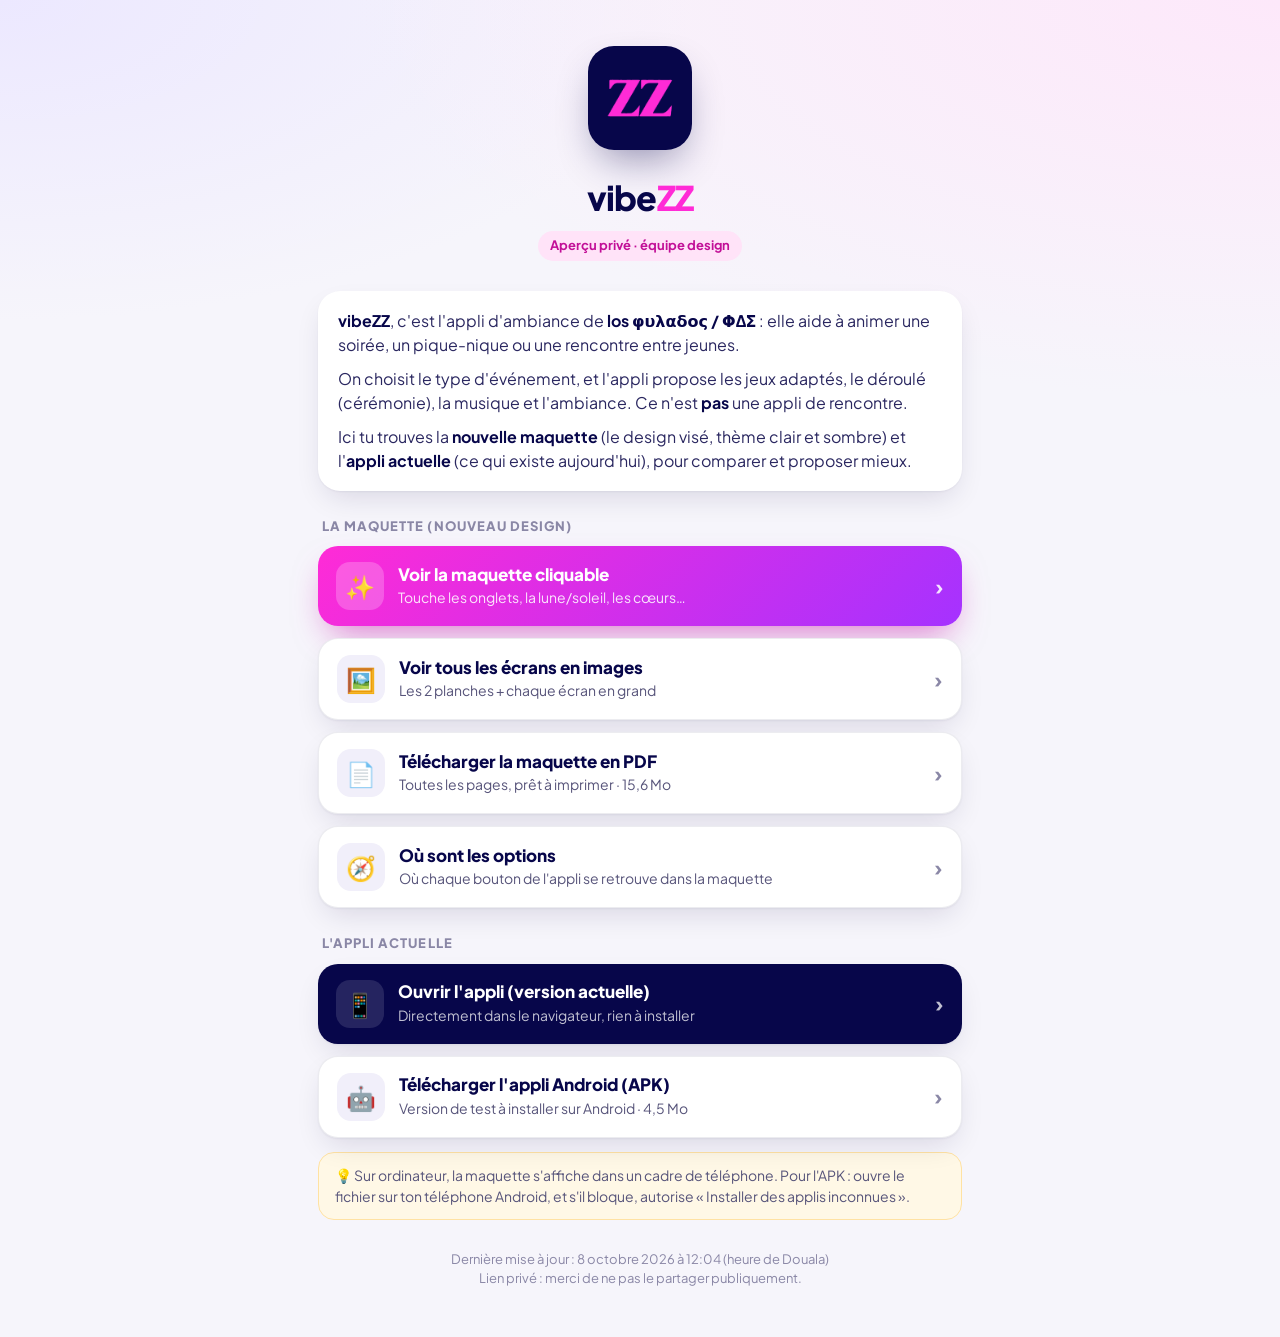
==== index.html @ 25da3853 "App au design de la maquette" ====
<!doctype html>
<html lang="fr"><head><meta charset="utf-8">
<meta name="viewport" content="width=device-width, initial-scale=1, viewport-fit=cover">
<meta name="robots" content="noindex,nofollow,noarchive">
<meta name="theme-color" content="#ffffff">
<link rel="icon" type="image/png" href="icone-zz.png">
<link rel="apple-touch-icon" href="icone-zz.png">
<title>vibeZZ · aperçu privé</title>
<style>
@font-face { font-family: "Jakarta"; src: url(fonts/jakarta.ttf) format("truetype"); font-weight: 200 800; }
* { box-sizing: border-box; margin: 0; padding: 0; }
:root { --navy:#07064a; --mag:#ff2bd6; --mag-d:#c20f97; --bg:#f6f5fb; --card:#fff; --t2:#57547a; --t3:#8a87a6; --line:rgba(18,15,61,.08);
  --shadow: 0 1px 2px rgba(18,15,61,.05), 0 12px 30px -8px rgba(18,15,61,.14); }
html { -webkit-text-size-adjust: 100%; }
body { font-family: "Jakarta", system-ui, -apple-system, Segoe UI, Roboto, sans-serif; color: var(--navy); line-height: 1.5;
  background: radial-gradient(120% 50% at 100% 0%, #fde8fa 0%, rgba(253,232,250,0) 60%), radial-gradient(90% 40% at 0% 0%, #ece8ff 0%, rgba(236,232,255,0) 60%), var(--bg);
  min-height: 100vh; -webkit-font-smoothing: antialiased; }
.wrap { max-width: 680px; margin: 0 auto; padding: 28px 18px 48px; }
a { color: var(--mag-d); }
.top { display:flex; align-items:center; gap:12px; margin-bottom: 18px; }
.top a.back { text-decoration:none; font-weight:700; background:#fff; border-radius:999px; padding:8px 14px; box-shadow:var(--shadow); color:var(--navy); font-size:15px; }
.foot { text-align:center; color: var(--t3); font-size: 13px; margin-top: 30px; }

.hero { text-align:center; padding: 18px 6px 8px; }
.hero img { width: 104px; height: 104px; border-radius: 26px; box-shadow: 0 18px 40px -12px rgba(7,6,74,.45); }
.hero h1 { font-size: 34px; font-weight: 800; letter-spacing: -.02em; margin-top: 16px; }
.hero h1 span { color: var(--mag); }
.hero .tag { display:inline-block; margin-top: 8px; font-size: 13px; font-weight: 700; color: var(--mag-d); background: #ffe3f8; padding: 5px 12px; border-radius: 999px; }
.intro { background: var(--card); border-radius: 22px; padding: 18px 20px; box-shadow: var(--shadow); margin: 22px 0; font-size: 16px; color: #2a2760; }
.intro p + p { margin-top: 10px; }
.intro b { color: var(--navy); }
.btns { display: grid; gap: 12px; }
.btn { display:flex; align-items:center; gap: 14px; text-decoration:none; color: var(--navy); background: var(--card); border-radius: 20px; padding: 16px 18px;
  box-shadow: var(--shadow); transition: transform .15s ease, box-shadow .15s ease; border: 1px solid var(--line); }
.btn:hover { transform: translateY(-2px); box-shadow: 0 2px 4px rgba(18,15,61,.06), 0 20px 40px -12px rgba(48,20,110,.28); }
.btn:active { transform: scale(.98); }
.btn .ic { flex: 0 0 48px; height: 48px; border-radius: 14px; display:grid; place-items:center; font-size: 24px; background: #f1effa; }
.btn .tx { flex: 1; min-width: 0; }
.btn .tt { display:block; font-weight: 800; font-size: 17px; line-height: 1.25; }
.btn .st { display:block; font-size: 14px; color: var(--t2); margin-top: 2px; }
.btn .ar { color: var(--t3); font-size: 22px; font-weight: 700; }
.btn.main { background: linear-gradient(135deg, #ff2bd6 0%, #a532ff 100%); color: #fff; border: 0; box-shadow: 0 16px 34px -12px rgba(200,20,170,.6); }
.btn.main .ic { background: rgba(255,255,255,.22); }
.btn.main .st, .btn.main .ar { color: rgba(255,255,255,.88); }
.btn.dark { background: var(--navy); color: #fff; border: 0; }
.btn.dark .ic { background: rgba(255,255,255,.12); }
.btn.dark .st, .btn.dark .ar { color: rgba(255,255,255,.75); }
.sec { font-size: 13px; font-weight: 800; letter-spacing: .08em; text-transform: uppercase; color: var(--t3); margin: 26px 4px 10px; }
.note { font-size: 14px; color: var(--t2); background: #fff8e6; border-radius: 16px; padding: 12px 16px; margin-top: 14px; border: 1px solid #ffe2a3; }

</style></head><body><div class="wrap">

<div class="hero"><img src="icone-zz.png" alt="Icône vibeZZ"><h1>vibe<span>ZZ</span></h1>
<span class="tag">Aperçu privé · équipe design</span></div>
<div class="intro">
<p><b>vibeZZ</b>, c'est l'appli d'ambiance de <b>los φυλαδος / ΦΔΣ</b> : elle aide à animer une soirée, un pique-nique ou une rencontre entre jeunes.</p>
<p>On choisit le type d'événement, et l'appli propose les jeux adaptés, le déroulé (cérémonie), la musique et l'ambiance. Ce n'est <b>pas</b> une appli de rencontre.</p>
<p>Ici tu trouves la <b>nouvelle maquette</b> (le design visé, thème clair et sombre) et l'<b>appli actuelle</b> (ce qui existe aujourd'hui), pour comparer et proposer mieux.</p>
</div>
<div class="sec">La maquette (nouveau design)</div>
<div class="btns">
<a class="btn main" href="maquette/"><span class="ic">✨</span><span class="tx"><span class="tt">Voir la maquette cliquable</span><span class="st">Touche les onglets, la lune/soleil, les cœurs…</span></span><span class="ar">›</span></a>

<a class="btn " href="ecrans.html"><span class="ic">🖼️</span><span class="tx"><span class="tt">Voir tous les écrans en images</span><span class="st">Les 2 planches + chaque écran en grand</span></span><span class="ar">›</span></a>

<a class="btn " href="fichiers/vibeZZ-maquette.pdf" download><span class="ic">📄</span><span class="tx"><span class="tt">Télécharger la maquette en PDF</span><span class="st">Toutes les pages, prêt à imprimer · 15,6 Mo</span></span><span class="ar">›</span></a>

<a class="btn " href="options.html"><span class="ic">🧭</span><span class="tx"><span class="tt">Où sont les options</span><span class="st">Où chaque bouton de l'appli se retrouve dans la maquette</span></span><span class="ar">›</span></a>

</div>
<div class="sec">L'appli actuelle</div>
<div class="btns">
<a class="btn dark" href="app/"><span class="ic">📱</span><span class="tx"><span class="tt">Ouvrir l'appli (version actuelle)</span><span class="st">Directement dans le navigateur, rien à installer</span></span><span class="ar">›</span></a>

<a class="btn " href="fichiers/vibeZZ-test.apk" download><span class="ic">🤖</span><span class="tx"><span class="tt">Télécharger l'appli Android (APK)</span><span class="st">Version de test à installer sur Android · 4,5 Mo</span></span><span class="ar">›</span></a>

</div>
<p class="note">💡 Sur ordinateur, la maquette s'affiche dans un cadre de téléphone. Pour l'APK : ouvre le fichier sur ton téléphone Android, et s'il bloque, autorise « Installer des applis inconnues ».</p>
<p class="foot">Dernière mise à jour : 8 octobre 2026 à 12:04 (heure de Douala)<br>Lien privé : merci de ne pas le partager publiquement.</p></div></body></html>
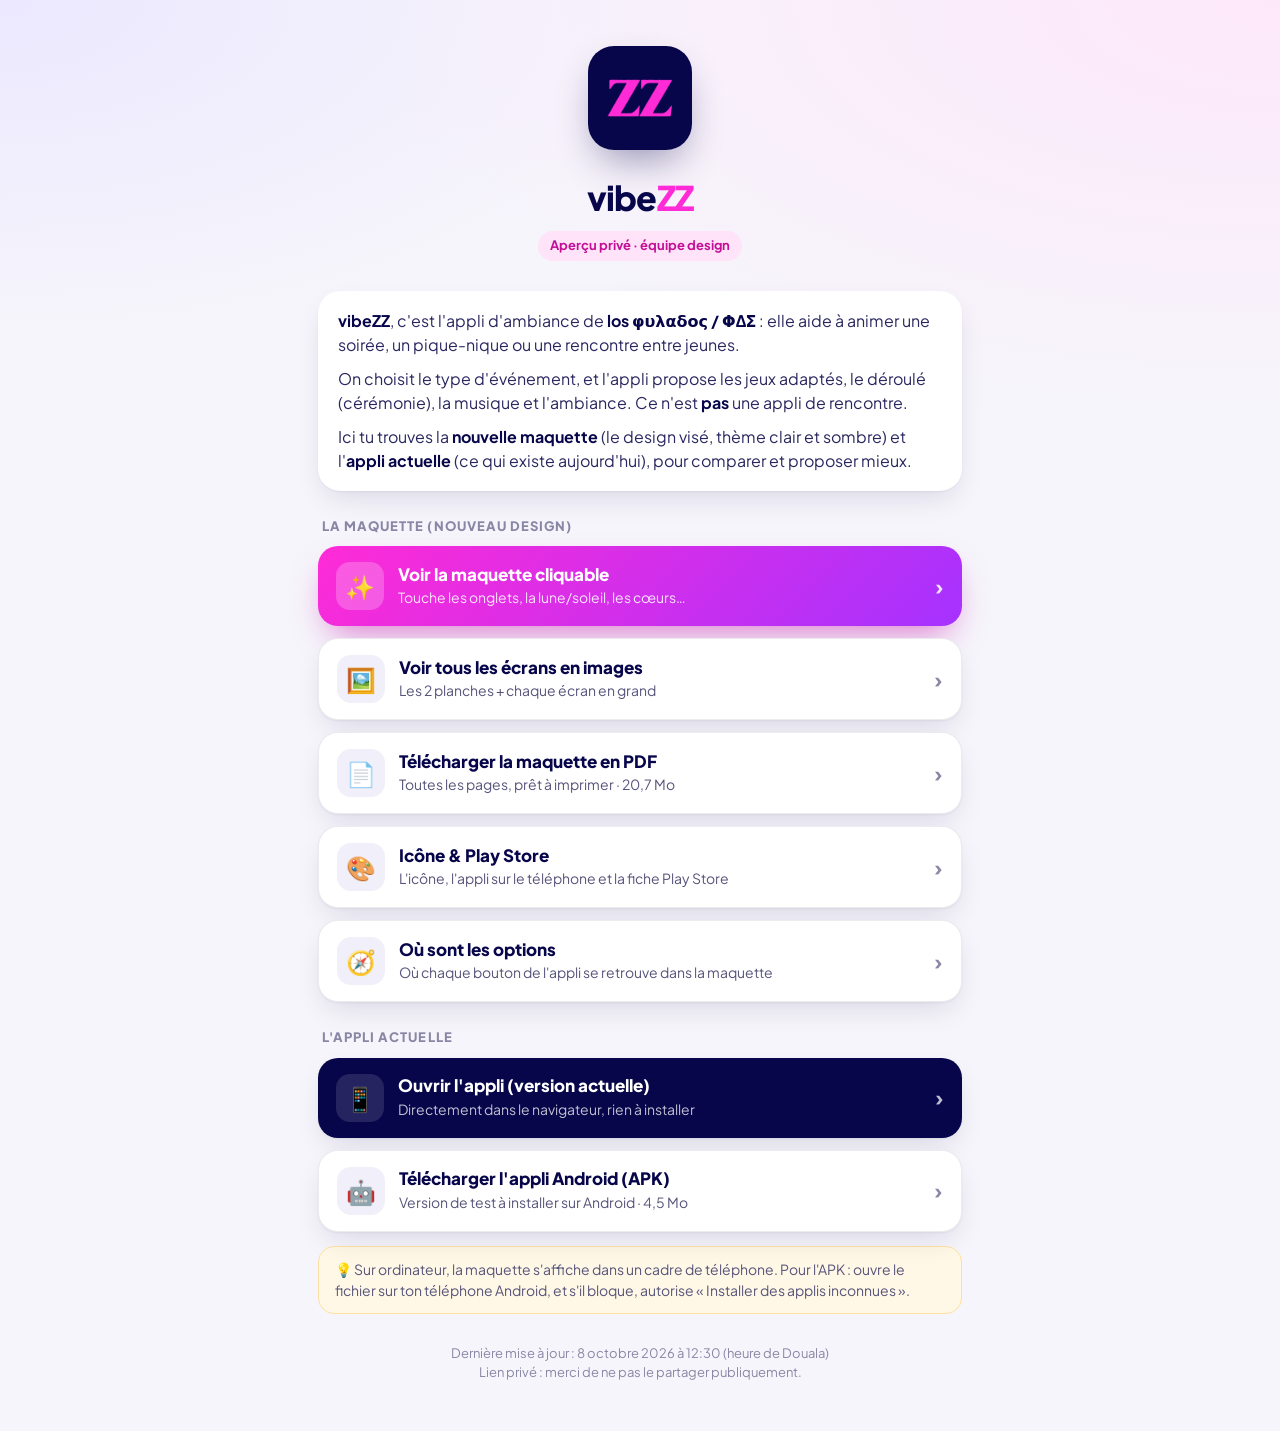
==== commit 845fb2c0: "Maquette : identité et Play Store" ====
--- a/index.html
+++ b/index.html
@@ -63,7 +63,9 @@
 
 <a class="btn " href="ecrans.html"><span class="ic">🖼️</span><span class="tx"><span class="tt">Voir tous les écrans en images</span><span class="st">Les 2 planches + chaque écran en grand</span></span><span class="ar">›</span></a>
 
-<a class="btn " href="fichiers/vibeZZ-maquette.pdf" download><span class="ic">📄</span><span class="tx"><span class="tt">Télécharger la maquette en PDF</span><span class="st">Toutes les pages, prêt à imprimer · 15,6 Mo</span></span><span class="ar">›</span></a>
+<a class="btn " href="fichiers/vibeZZ-maquette.pdf" download><span class="ic">📄</span><span class="tx"><span class="tt">Télécharger la maquette en PDF</span><span class="st">Toutes les pages, prêt à imprimer · 20,7 Mo</span></span><span class="ar">›</span></a>
+
+<a class="btn " href="maquette/identite.html"><span class="ic">🎨</span><span class="tx"><span class="tt">Icône & Play Store</span><span class="st">L'icône, l'appli sur le téléphone et la fiche Play Store</span></span><span class="ar">›</span></a>
 
 <a class="btn " href="options.html"><span class="ic">🧭</span><span class="tx"><span class="tt">Où sont les options</span><span class="st">Où chaque bouton de l'appli se retrouve dans la maquette</span></span><span class="ar">›</span></a>
 
@@ -76,4 +78,4 @@
 
 </div>
 <p class="note">💡 Sur ordinateur, la maquette s'affiche dans un cadre de téléphone. Pour l'APK : ouvre le fichier sur ton téléphone Android, et s'il bloque, autorise « Installer des applis inconnues ».</p>
-<p class="foot">Dernière mise à jour : 8 octobre 2026 à 12:04 (heure de Douala)<br>Lien privé : merci de ne pas le partager publiquement.</p></div></body></html>
+<p class="foot">Dernière mise à jour : 8 octobre 2026 à 12:30 (heure de Douala)<br>Lien privé : merci de ne pas le partager publiquement.</p></div></body></html>
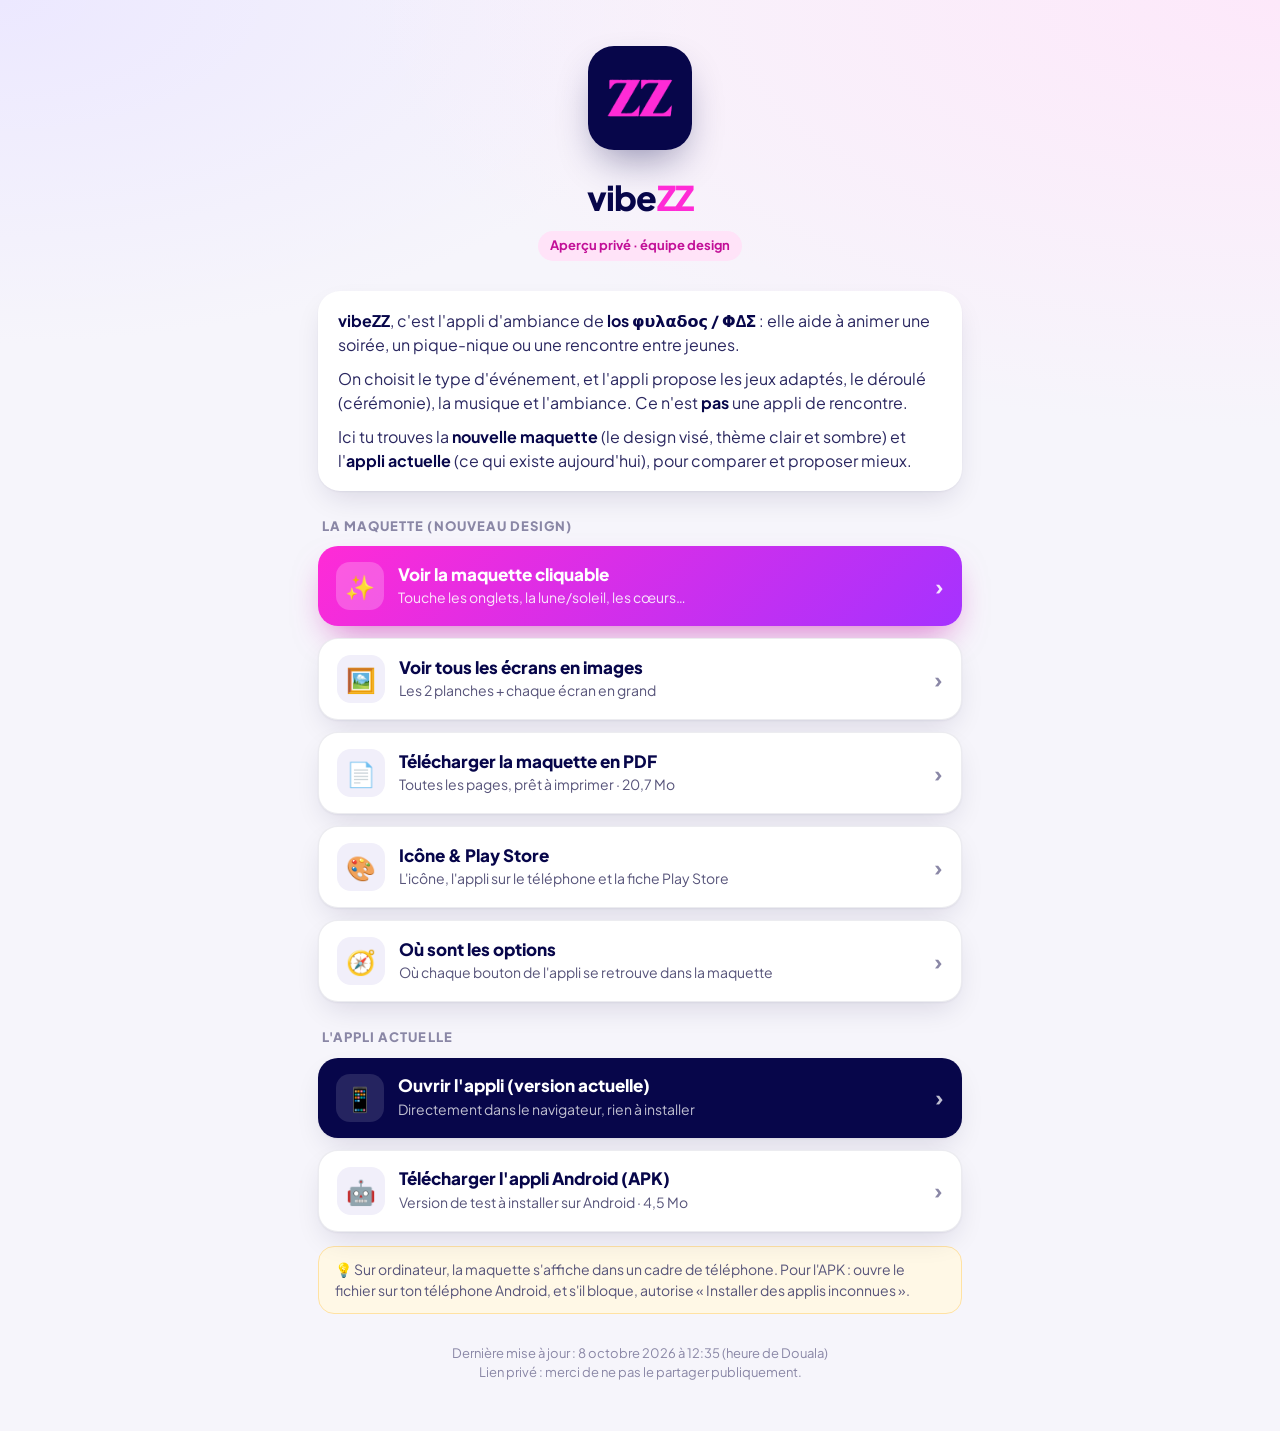
==== commit 67cde681: "Maquette : identité et Play Store (fiche fidèle au vrai Play Store)" ====
--- a/index.html
+++ b/index.html
@@ -78,4 +78,4 @@
 
 </div>
 <p class="note">💡 Sur ordinateur, la maquette s'affiche dans un cadre de téléphone. Pour l'APK : ouvre le fichier sur ton téléphone Android, et s'il bloque, autorise « Installer des applis inconnues ».</p>
-<p class="foot">Dernière mise à jour : 8 octobre 2026 à 12:30 (heure de Douala)<br>Lien privé : merci de ne pas le partager publiquement.</p></div></body></html>
+<p class="foot">Dernière mise à jour : 8 octobre 2026 à 12:35 (heure de Douala)<br>Lien privé : merci de ne pas le partager publiquement.</p></div></body></html>
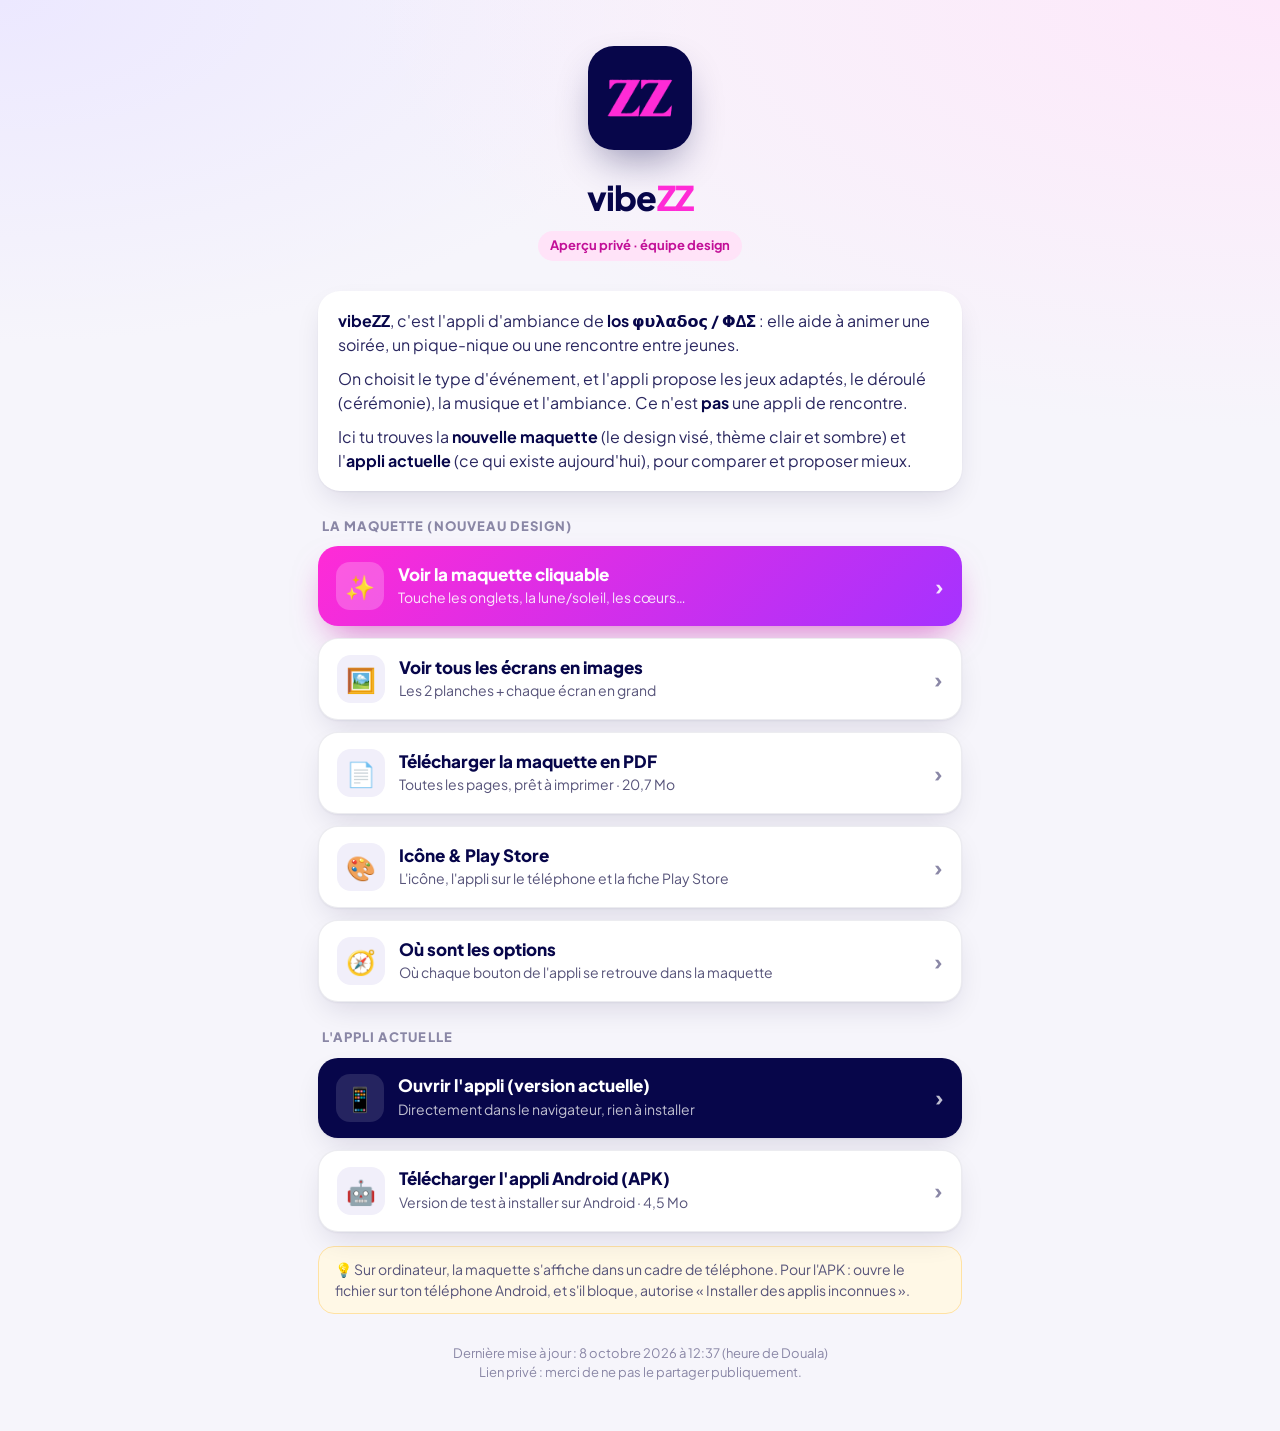
==== commit 4208188d: "Maquette : planche identité mise à jour" ====
--- a/index.html
+++ b/index.html
@@ -78,4 +78,4 @@
 
 </div>
 <p class="note">💡 Sur ordinateur, la maquette s'affiche dans un cadre de téléphone. Pour l'APK : ouvre le fichier sur ton téléphone Android, et s'il bloque, autorise « Installer des applis inconnues ».</p>
-<p class="foot">Dernière mise à jour : 8 octobre 2026 à 12:35 (heure de Douala)<br>Lien privé : merci de ne pas le partager publiquement.</p></div></body></html>
+<p class="foot">Dernière mise à jour : 8 octobre 2026 à 12:37 (heure de Douala)<br>Lien privé : merci de ne pas le partager publiquement.</p></div></body></html>
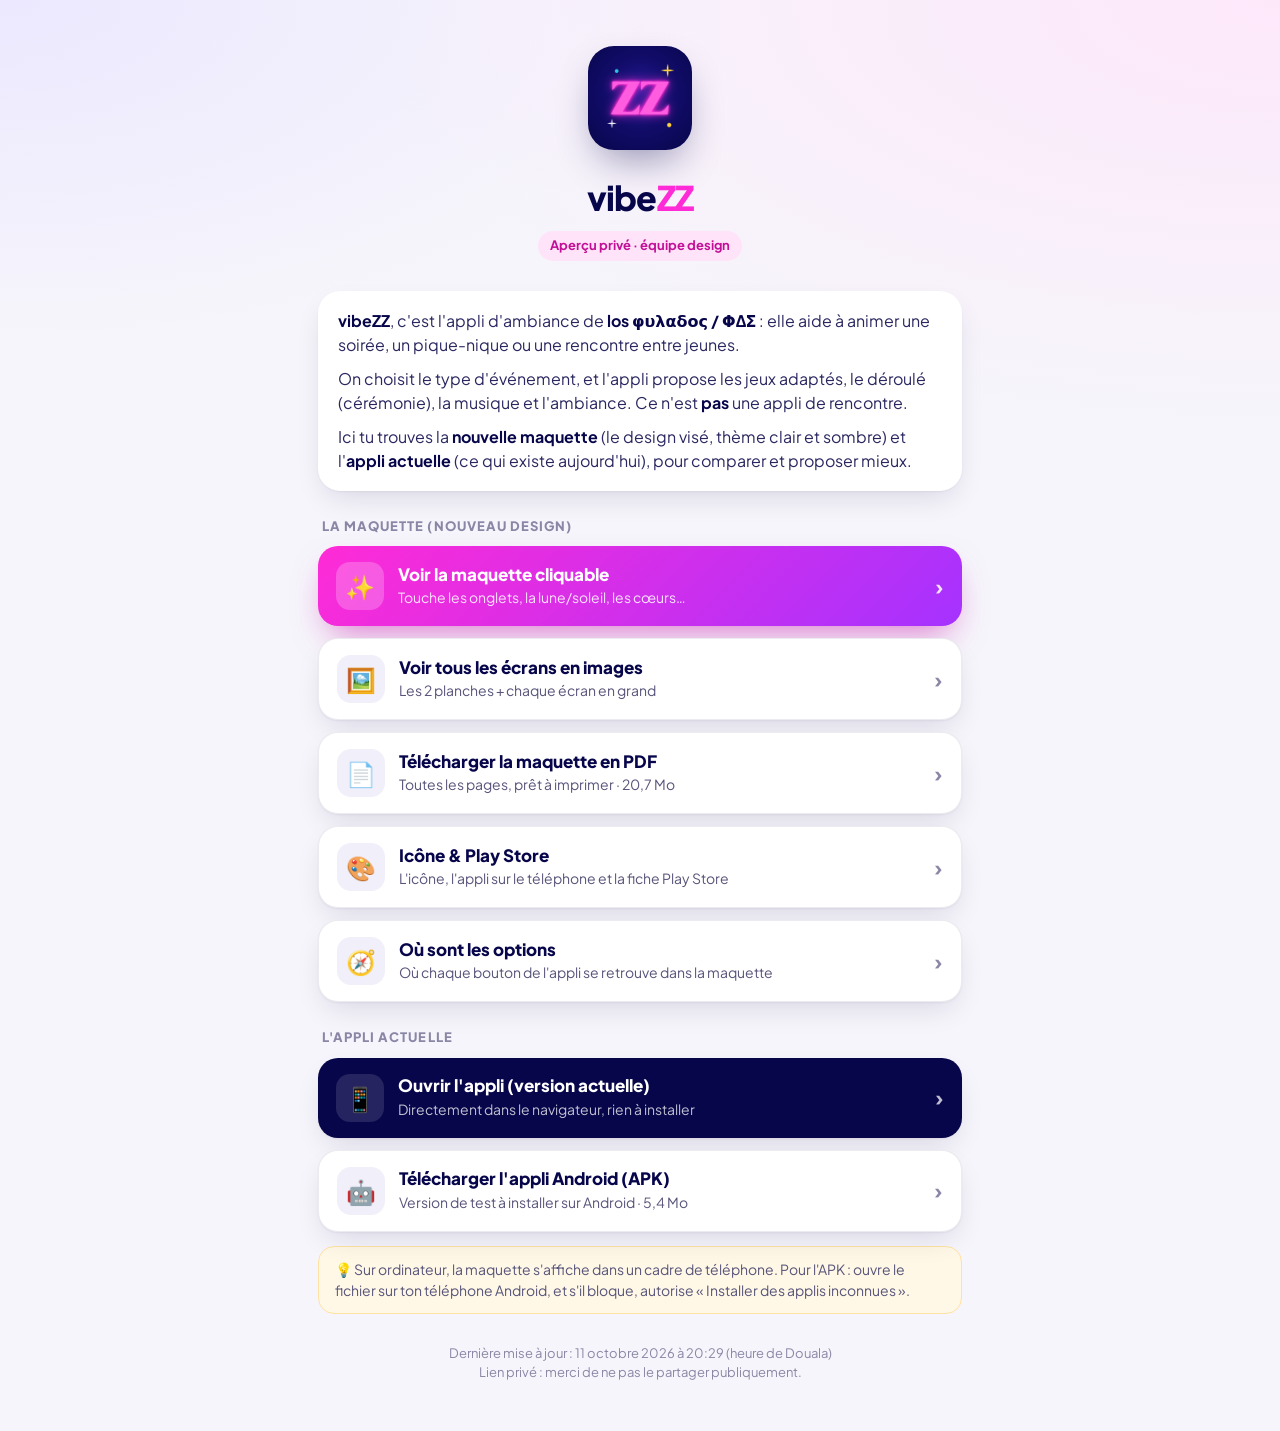
==== commit b3a48bb3: "Retouches : Jeux d'abord, Pass courts, FR/EN" ====
--- a/index.html
+++ b/index.html
@@ -74,8 +74,8 @@
 <div class="btns">
 <a class="btn dark" href="app/"><span class="ic">📱</span><span class="tx"><span class="tt">Ouvrir l'appli (version actuelle)</span><span class="st">Directement dans le navigateur, rien à installer</span></span><span class="ar">›</span></a>
 
-<a class="btn " href="fichiers/vibeZZ-test.apk" download><span class="ic">🤖</span><span class="tx"><span class="tt">Télécharger l'appli Android (APK)</span><span class="st">Version de test à installer sur Android · 4,5 Mo</span></span><span class="ar">›</span></a>
+<a class="btn " href="fichiers/vibeZZ-test.apk" download><span class="ic">🤖</span><span class="tx"><span class="tt">Télécharger l'appli Android (APK)</span><span class="st">Version de test à installer sur Android · 5,4 Mo</span></span><span class="ar">›</span></a>
 
 </div>
 <p class="note">💡 Sur ordinateur, la maquette s'affiche dans un cadre de téléphone. Pour l'APK : ouvre le fichier sur ton téléphone Android, et s'il bloque, autorise « Installer des applis inconnues ».</p>
-<p class="foot">Dernière mise à jour : 8 octobre 2026 à 12:37 (heure de Douala)<br>Lien privé : merci de ne pas le partager publiquement.</p></div></body></html>
+<p class="foot">Dernière mise à jour : 11 octobre 2026 à 20:29 (heure de Douala)<br>Lien privé : merci de ne pas le partager publiquement.</p></div></body></html>
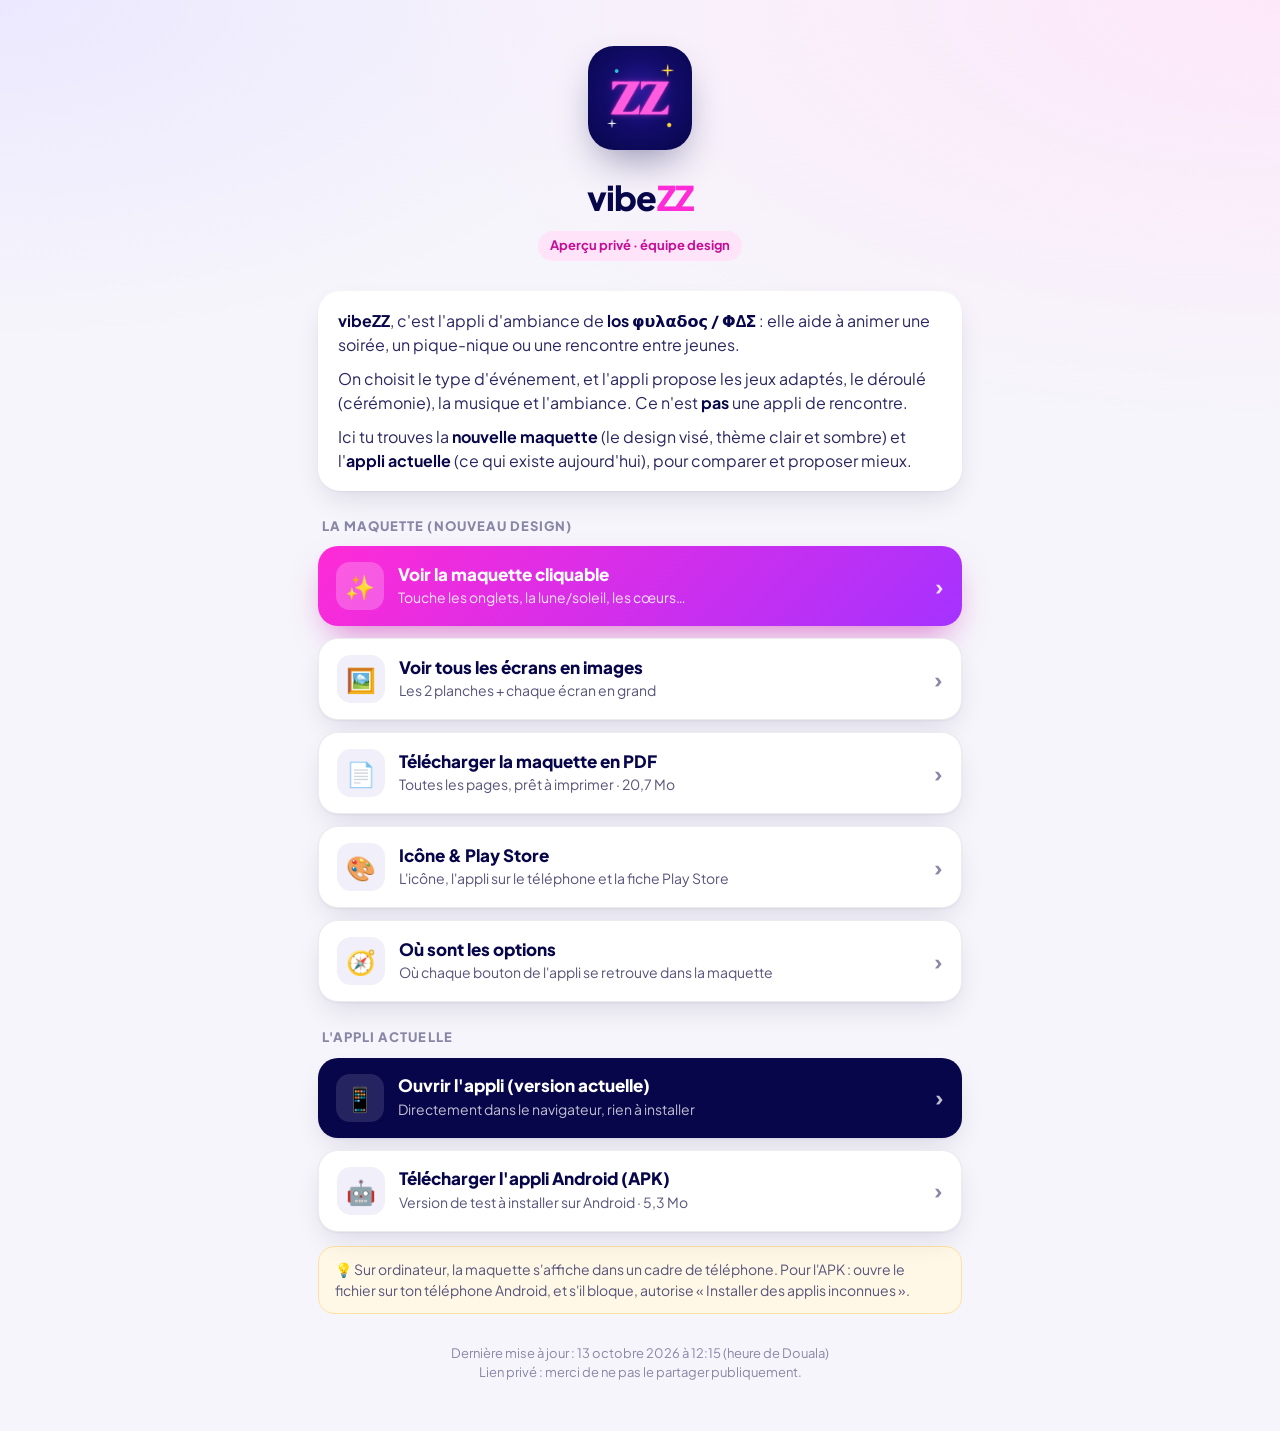
==== commit 416812a4: "v4" ====
--- a/index.html
+++ b/index.html
@@ -74,8 +74,8 @@
 <div class="btns">
 <a class="btn dark" href="app/"><span class="ic">📱</span><span class="tx"><span class="tt">Ouvrir l'appli (version actuelle)</span><span class="st">Directement dans le navigateur, rien à installer</span></span><span class="ar">›</span></a>
 
-<a class="btn " href="fichiers/vibeZZ-test.apk" download><span class="ic">🤖</span><span class="tx"><span class="tt">Télécharger l'appli Android (APK)</span><span class="st">Version de test à installer sur Android · 5,4 Mo</span></span><span class="ar">›</span></a>
+<a class="btn " href="fichiers/vibeZZ-test.apk" download><span class="ic">🤖</span><span class="tx"><span class="tt">Télécharger l'appli Android (APK)</span><span class="st">Version de test à installer sur Android · 5,3 Mo</span></span><span class="ar">›</span></a>
 
 </div>
 <p class="note">💡 Sur ordinateur, la maquette s'affiche dans un cadre de téléphone. Pour l'APK : ouvre le fichier sur ton téléphone Android, et s'il bloque, autorise « Installer des applis inconnues ».</p>
-<p class="foot">Dernière mise à jour : 11 octobre 2026 à 20:29 (heure de Douala)<br>Lien privé : merci de ne pas le partager publiquement.</p></div></body></html>
+<p class="foot">Dernière mise à jour : 13 octobre 2026 à 12:15 (heure de Douala)<br>Lien privé : merci de ne pas le partager publiquement.</p></div></body></html>
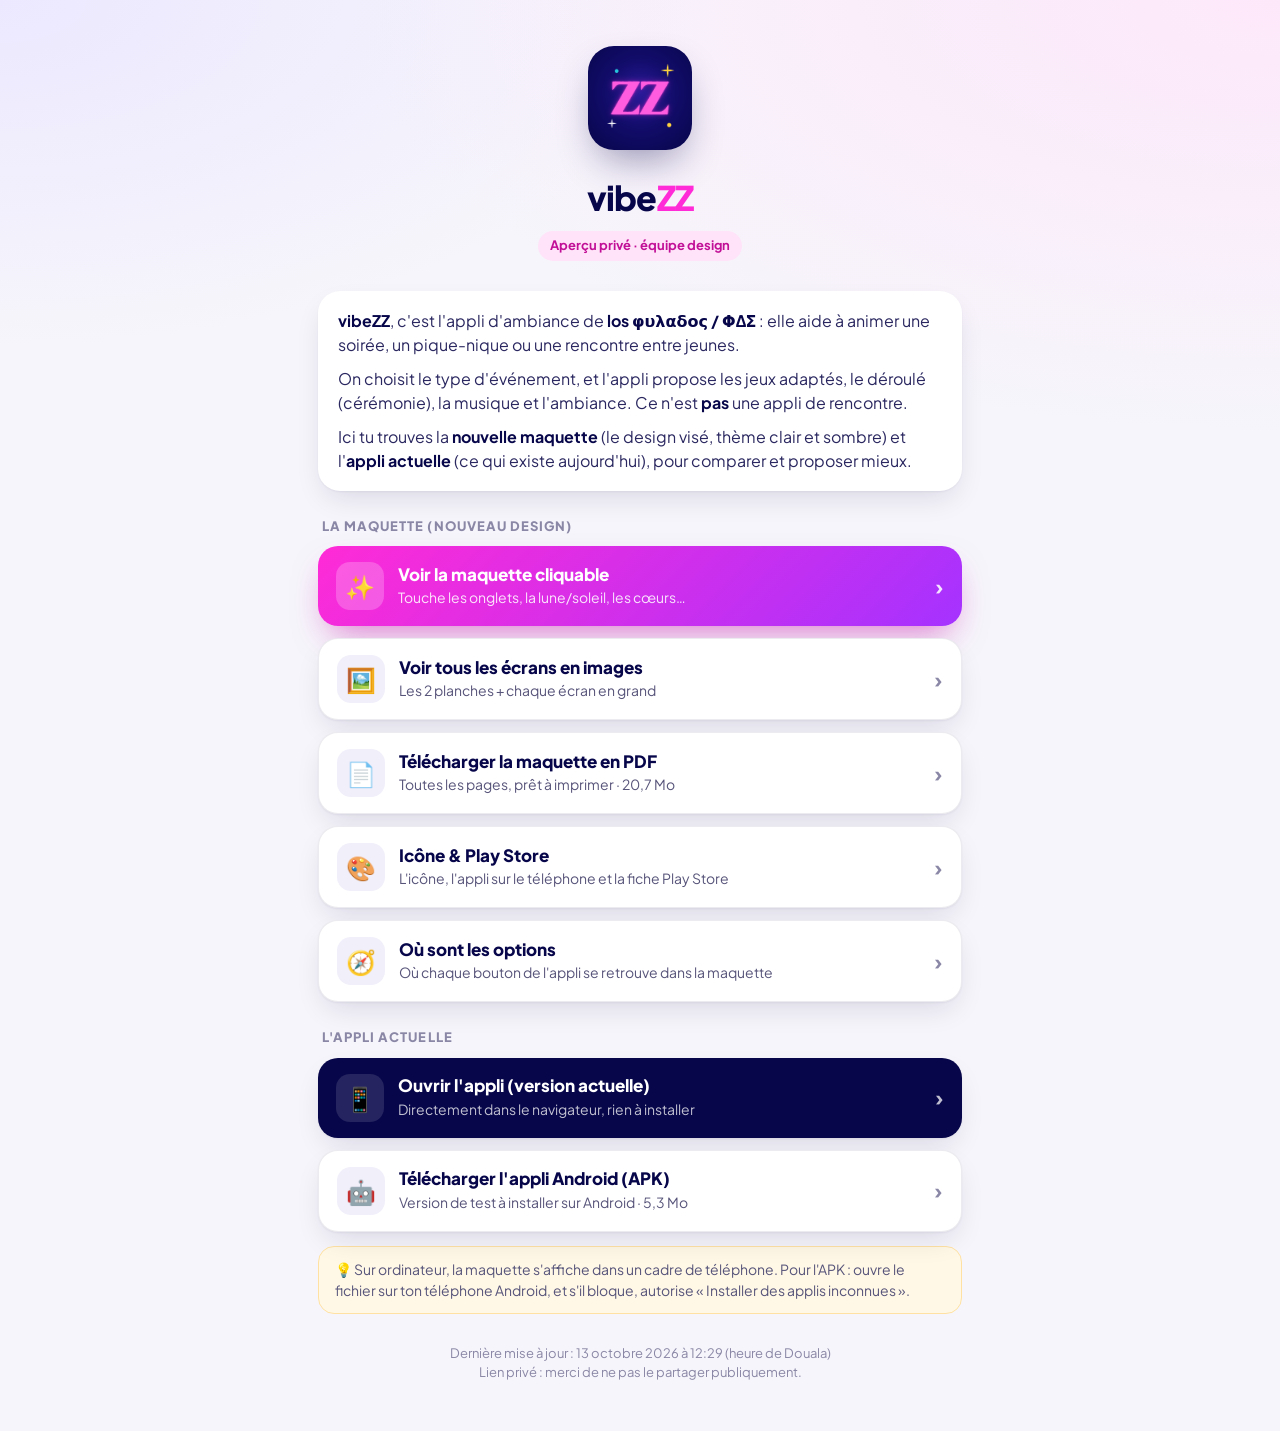
==== commit b7a88a54: "v4 : maquette cliquable = appli v4, écrans v4 clair/sombre, planches, identité néon subtil" ====
--- a/index.html
+++ b/index.html
@@ -78,4 +78,4 @@
 
 </div>
 <p class="note">💡 Sur ordinateur, la maquette s'affiche dans un cadre de téléphone. Pour l'APK : ouvre le fichier sur ton téléphone Android, et s'il bloque, autorise « Installer des applis inconnues ».</p>
-<p class="foot">Dernière mise à jour : 13 octobre 2026 à 12:15 (heure de Douala)<br>Lien privé : merci de ne pas le partager publiquement.</p></div></body></html>
+<p class="foot">Dernière mise à jour : 13 octobre 2026 à 12:29 (heure de Douala)<br>Lien privé : merci de ne pas le partager publiquement.</p></div></body></html>
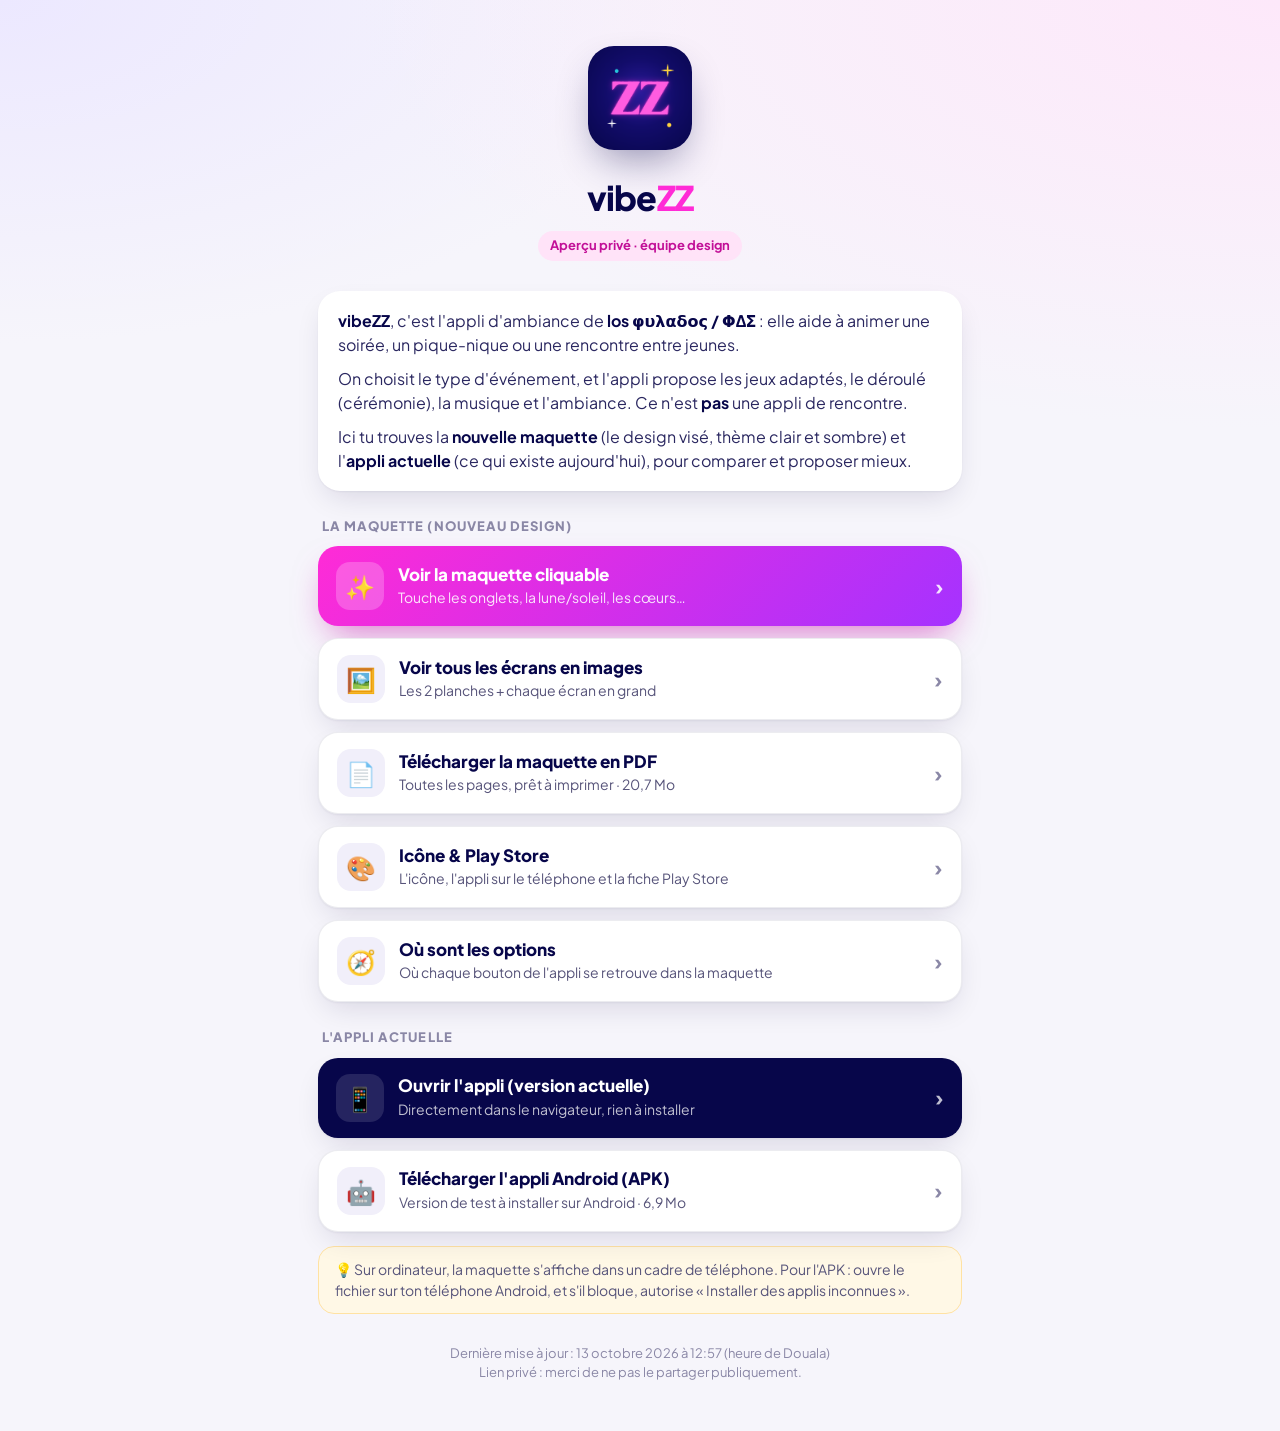
==== commit 28b05bb9: "v4.1" ====
--- a/index.html
+++ b/index.html
@@ -74,8 +74,8 @@
 <div class="btns">
 <a class="btn dark" href="app/"><span class="ic">📱</span><span class="tx"><span class="tt">Ouvrir l'appli (version actuelle)</span><span class="st">Directement dans le navigateur, rien à installer</span></span><span class="ar">›</span></a>
 
-<a class="btn " href="fichiers/vibeZZ-test.apk" download><span class="ic">🤖</span><span class="tx"><span class="tt">Télécharger l'appli Android (APK)</span><span class="st">Version de test à installer sur Android · 5,3 Mo</span></span><span class="ar">›</span></a>
+<a class="btn " href="fichiers/vibeZZ-test.apk" download><span class="ic">🤖</span><span class="tx"><span class="tt">Télécharger l'appli Android (APK)</span><span class="st">Version de test à installer sur Android · 6,9 Mo</span></span><span class="ar">›</span></a>
 
 </div>
 <p class="note">💡 Sur ordinateur, la maquette s'affiche dans un cadre de téléphone. Pour l'APK : ouvre le fichier sur ton téléphone Android, et s'il bloque, autorise « Installer des applis inconnues ».</p>
-<p class="foot">Dernière mise à jour : 13 octobre 2026 à 12:29 (heure de Douala)<br>Lien privé : merci de ne pas le partager publiquement.</p></div></body></html>
+<p class="foot">Dernière mise à jour : 13 octobre 2026 à 12:57 (heure de Douala)<br>Lien privé : merci de ne pas le partager publiquement.</p></div></body></html>
